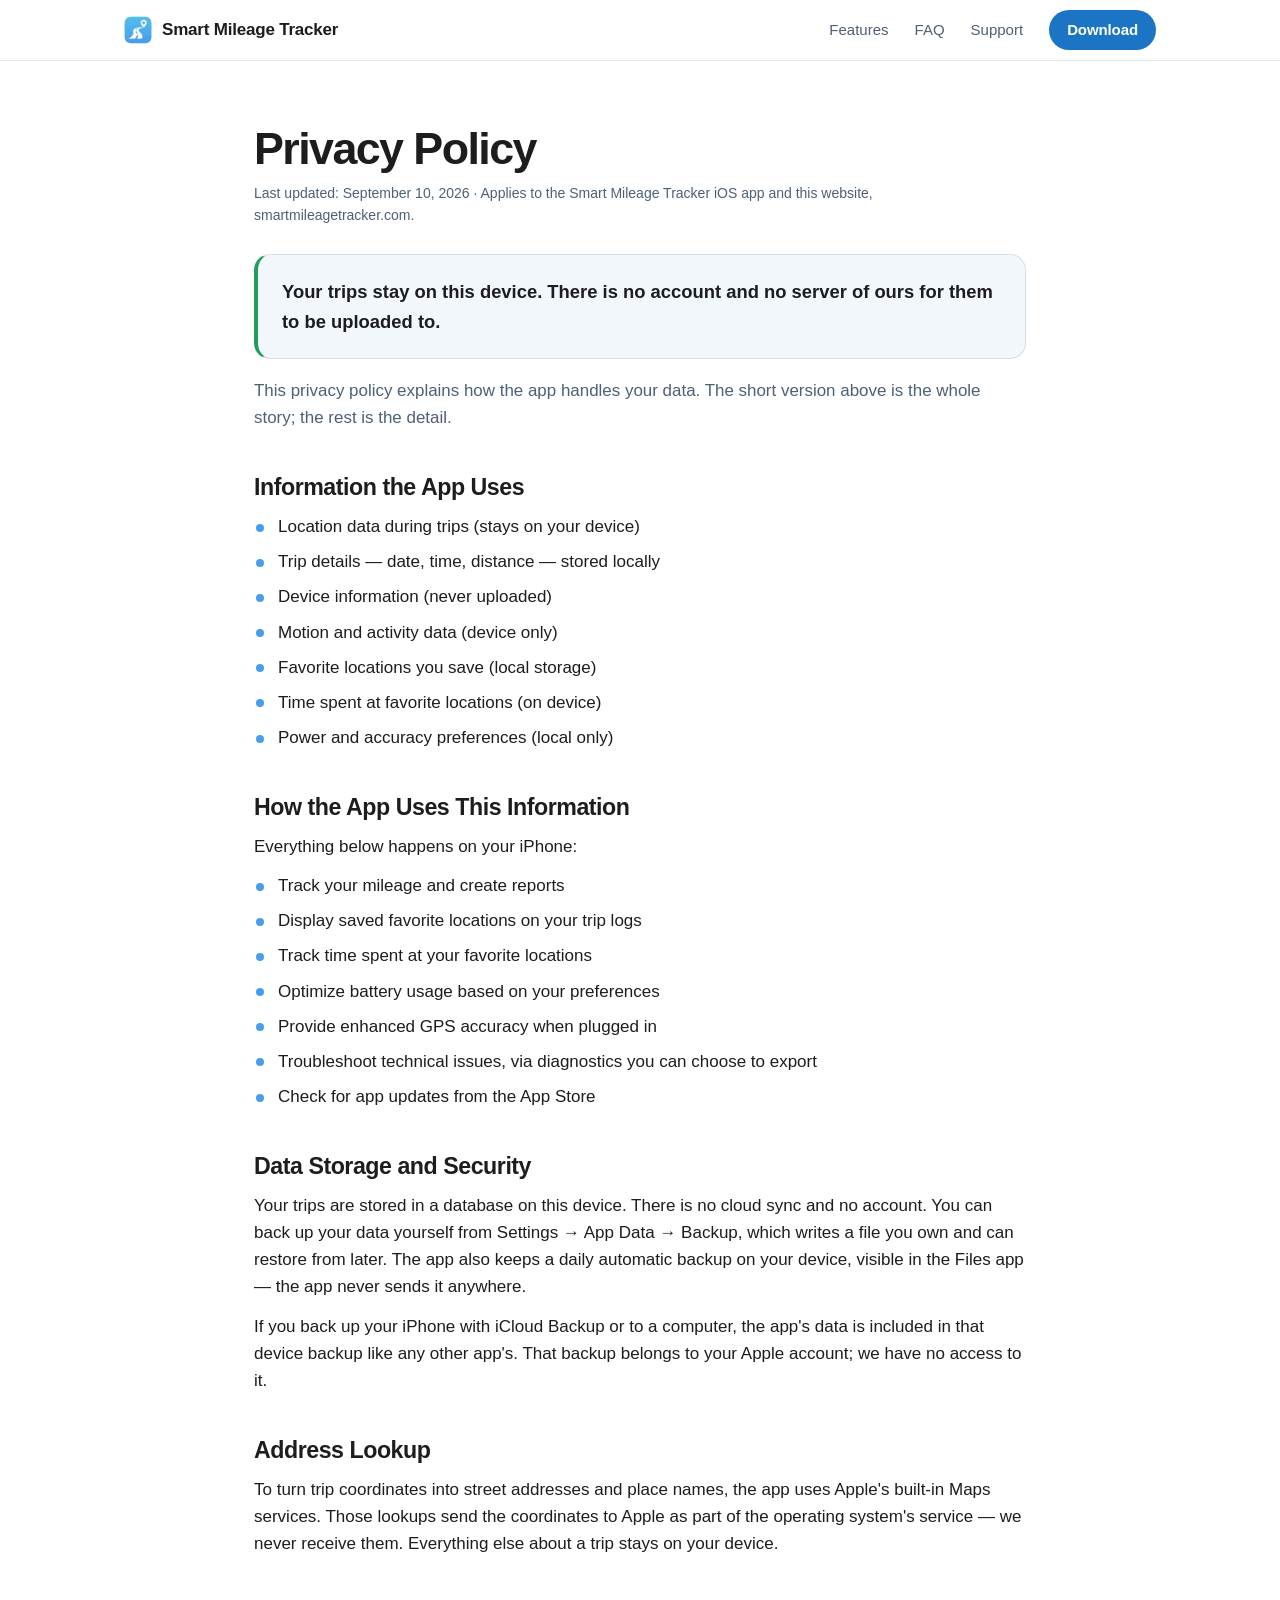
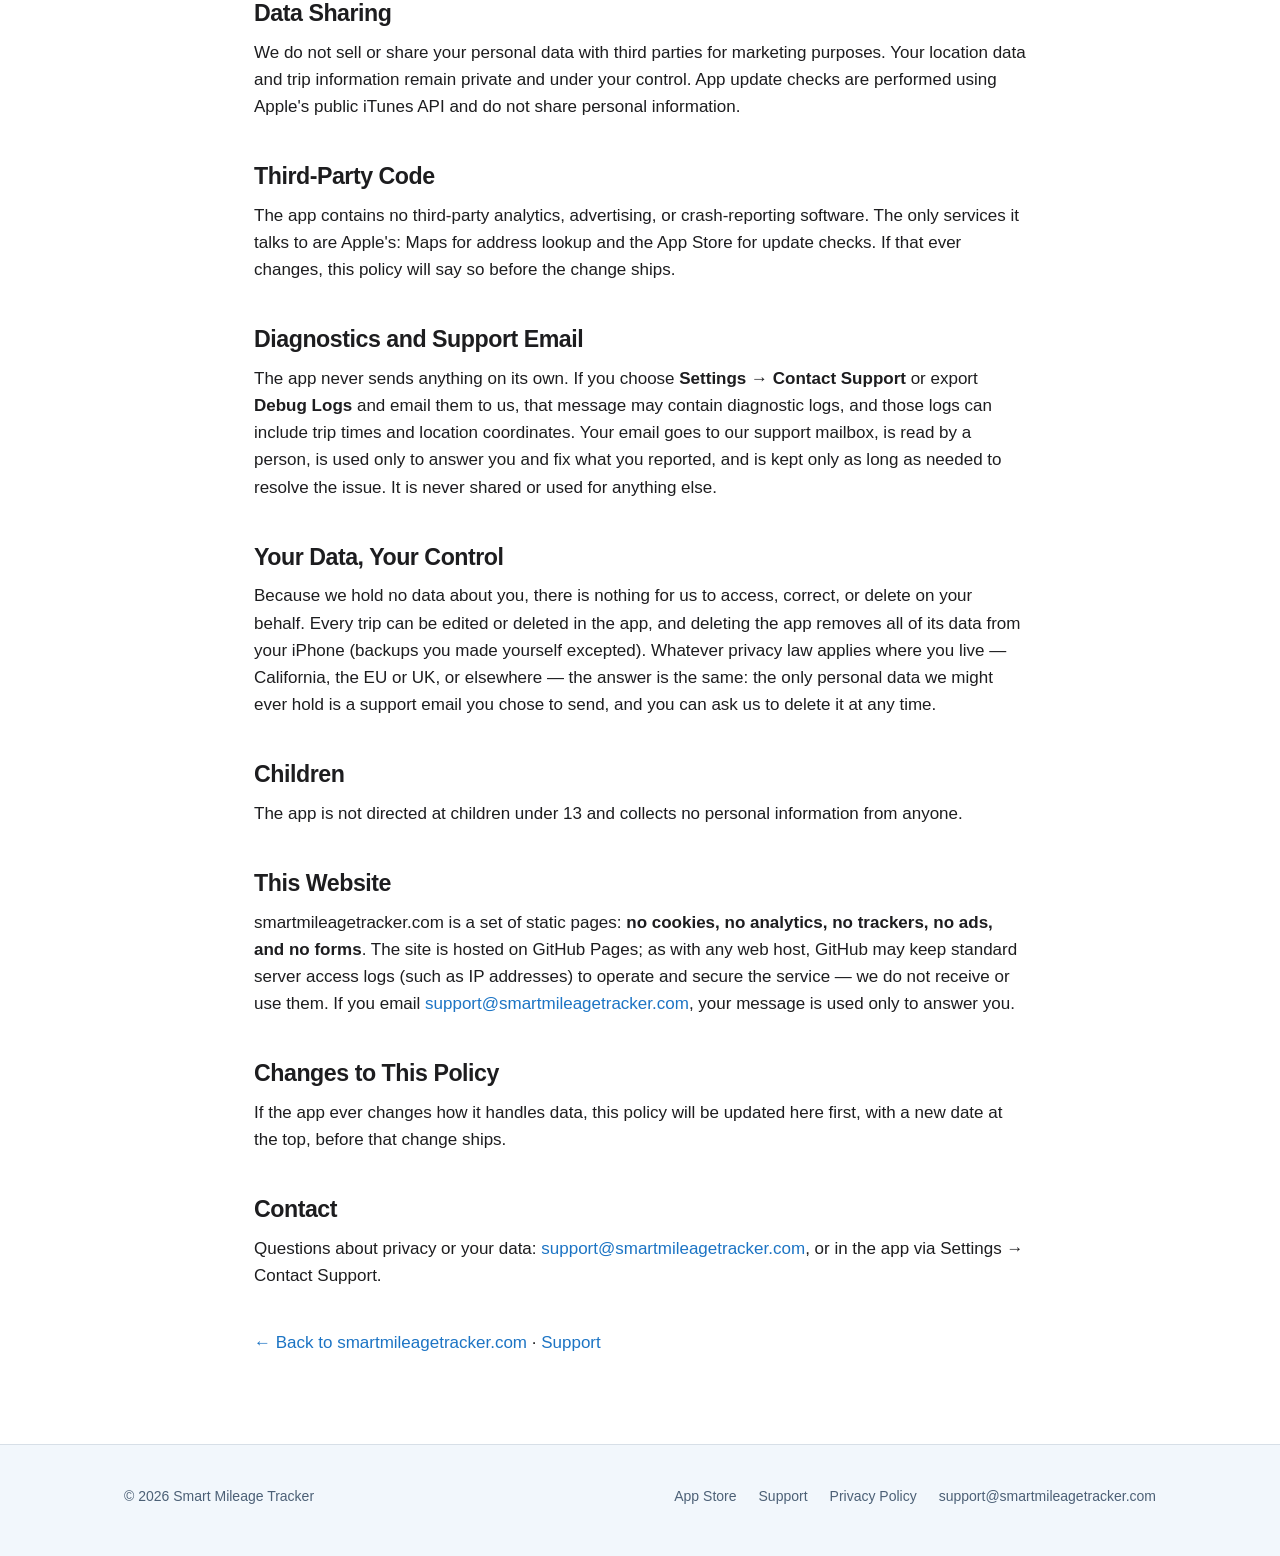
==== privacy/index.html @ be7806ea "Site audit fixes: folder URLs, privacy clauses, visible rating, robots - /support/ and /privacy/ ret" ====
<!doctype html>
<html lang="en">
<head>
<meta charset="utf-8">
<meta name="viewport" content="width=device-width, initial-scale=1">
<meta name="color-scheme" content="light">
<title>Privacy Policy — Smart Mileage Tracker</title>
<meta name="description" content="Smart Mileage Tracker keeps your trips on your device. No account, no cloud, no trackers — in the app or on this website.">
<link rel="canonical" href="https://smartmileagetracker.com/privacy/">
<meta name="theme-color" content="#499EE9">
<meta name="apple-itunes-app" content="app-id=6746294900">
<link rel="icon" type="image/png" sizes="32x32" href="/img/favicon-32.png">
<link rel="icon" type="image/png" sizes="16x16" href="/img/favicon-16.png">
<link rel="apple-touch-icon" href="/img/apple-touch-icon.png">
<meta property="og:type" content="article">
<meta property="og:site_name" content="Smart Mileage Tracker">
<meta property="og:url" content="https://smartmileagetracker.com/privacy/">
<meta property="og:title" content="Privacy Policy — Smart Mileage Tracker">
<meta property="og:description" content="Your trips stay on your device. No account, no cloud, no trackers — in the app or on this website.">
<meta property="og:image" content="https://smartmileagetracker.com/img/og.png">
<meta property="og:image:width" content="1200">
<meta property="og:image:height" content="630">
<meta name="twitter:card" content="summary_large_image">
<link rel="stylesheet" href="/css/site.css?v=1">
</head>
<body>
<a class="skip" href="#main">Skip to content</a>

<header class="site-head">
  <div class="wrap">
    <a class="brand" href="/">
      <img src="/img/favicon-32.png" alt="" width="32" height="32">
      Smart Mileage Tracker
    </a>
    <nav aria-label="Site">
      <a href="/#features">Features</a>
      <a href="/#faq">FAQ</a>
      <a href="/support/">Support</a>
      <a class="btn" href="https://apps.apple.com/app/id6746294900">Download</a>
    </nav>
  </div>
</header>

<main id="main" class="page">
  <div class="wrap">
    <h1>Privacy Policy</h1>
    <p class="updated">Last updated: September 10, 2026 · Applies to the Smart Mileage Tracker iOS app and this website, smartmileagetracker.com.</p>

    <div class="callout keyfact">
      <p class="big">Your trips stay on this device. There is no account and no server of ours for them to be uploaded to.</p>
    </div>

    <p class="intro">This privacy policy explains how the app handles your data. The short version above is the whole story; the rest is the detail.</p>

    <h2>Information the App Uses</h2>
    <ul class="plain">
      <li>Location data during trips (stays on your device)</li>
      <li>Trip details — date, time, distance — stored locally</li>
      <li>Device information (never uploaded)</li>
      <li>Motion and activity data (device only)</li>
      <li>Favorite locations you save (local storage)</li>
      <li>Time spent at favorite locations (on device)</li>
      <li>Power and accuracy preferences (local only)</li>
    </ul>

    <h2>How the App Uses This Information</h2>
    <p>Everything below happens on your iPhone:</p>
    <ul class="plain">
      <li>Track your mileage and create reports</li>
      <li>Display saved favorite locations on your trip logs</li>
      <li>Track time spent at your favorite locations</li>
      <li>Optimize battery usage based on your preferences</li>
      <li>Provide enhanced GPS accuracy when plugged in</li>
      <li>Troubleshoot technical issues, via diagnostics you can choose to export</li>
      <li>Check for app updates from the App Store</li>
    </ul>

    <h2>Data Storage and Security</h2>
    <p>Your trips are stored in a database on this device. There is no cloud sync and no account. You can back up your data yourself from Settings → App Data → Backup, which writes a file you own and can restore from later. The app also keeps a daily automatic backup on your device, visible in the Files app — the app never sends it anywhere.</p>
    <p>If you back up your iPhone with iCloud Backup or to a computer, the app's data is included in that device backup like any other app's. That backup belongs to your Apple account; we have no access to it.</p>

    <h2>Address Lookup</h2>
    <p>To turn trip coordinates into street addresses and place names, the app uses Apple's built-in Maps services. Those lookups send the coordinates to Apple as part of the operating system's service — we never receive them. Everything else about a trip stays on your device.</p>

    <h2>Data Sharing</h2>
    <p>We do not sell or share your personal data with third parties for marketing purposes. Your location data and trip information remain private and under your control. App update checks are performed using Apple's public iTunes API and do not share personal information.</p>

    <h2>Third-Party Code</h2>
    <p>The app contains no third-party analytics, advertising, or crash-reporting software. The only services it talks to are Apple's: Maps for address lookup and the App Store for update checks. If that ever changes, this policy will say so before the change ships.</p>

    <h2>Diagnostics and Support Email</h2>
    <p>The app never sends anything on its own. If you choose <b>Settings → Contact Support</b> or export <b>Debug Logs</b> and email them to us, that message may contain diagnostic logs, and those logs can include trip times and location coordinates. Your email goes to our support mailbox, is read by a person, is used only to answer you and fix what you reported, and is kept only as long as needed to resolve the issue. It is never shared or used for anything else.</p>

    <h2>Your Data, Your Control</h2>
    <p>Because we hold no data about you, there is nothing for us to access, correct, or delete on your behalf. Every trip can be edited or deleted in the app, and deleting the app removes all of its data from your iPhone (backups you made yourself excepted). Whatever privacy law applies where you live — California, the EU or UK, or elsewhere — the answer is the same: the only personal data we might ever hold is a support email you chose to send, and you can ask us to delete it at any time.</p>

    <h2>Children</h2>
    <p>The app is not directed at children under 13 and collects no personal information from anyone.</p>

    <h2>This Website</h2>
    <p>smartmileagetracker.com is a set of static pages: <b>no cookies, no analytics, no trackers, no ads, and no forms</b>. The site is hosted on GitHub Pages; as with any web host, GitHub may keep standard server access logs (such as IP addresses) to operate and secure the service — we do not receive or use them. If you email <a href="mailto:support@smartmileagetracker.com">support@smartmileagetracker.com</a>, your message is used only to answer you.</p>

    <h2>Changes to This Policy</h2>
    <p>If the app ever changes how it handles data, this policy will be updated here first, with a new date at the top, before that change ships.</p>

    <h2>Contact</h2>
    <p>Questions about privacy or your data: <a href="mailto:support@smartmileagetracker.com">support@smartmileagetracker.com</a>, or in the app via Settings → Contact Support.</p>

    <p style="margin-top:40px"><a href="/">← Back to smartmileagetracker.com</a> · <a href="/support/">Support</a></p>
  </div>
</main>

<footer class="site-foot">
  <div class="wrap">
    <div class="foot-row">
      <span>© 2026 Smart Mileage Tracker</span>
      <nav aria-label="Footer">
        <a href="https://apps.apple.com/app/id6746294900">App Store</a>
        <a href="/support/">Support</a>
        <a href="/privacy/">Privacy Policy</a>
        <a href="mailto:support@smartmileagetracker.com">support@smartmileagetracker.com</a>
      </nav>
    </div>
  </div>
</footer>

</body>
</html>
---- css/site.css ----
/* SmartMileageTracker.com — single stylesheet, no build step.
   Light-only by design: the app's marketing identity is the clean light look,
   and every screen render is light mode. `color-scheme: light` in each page's
   head keeps browsers from force-darkening. Dark accent #52BBED is reserved in
   the README if a dark theme is ever added. */

:root {
  --accent: #499EE9;        /* app AccentColor (light) */
  --accent-deep: #1C74C4;   /* accent for text/links on white — passes contrast */
  --ink: #1d1d1f;
  --muted: #4C6076;
  --paper: #fff;
  --band: #F2F7FC;
  --line: rgba(20, 48, 80, .12);
  --green: #1E9E5A;         /* money green, darkened for text contrast */
  --r-control: 8px;
  --r-element: 12px;
  --r-card: 16px;
}

* { margin: 0; padding: 0; box-sizing: border-box; }
html { scroll-behavior: smooth; -webkit-text-size-adjust: 100%; }
body {
  font-family: -apple-system, BlinkMacSystemFont, "SF Pro Text", "Segoe UI",
               Roboto, "Helvetica Neue", Arial, sans-serif;
  background: var(--paper);
  color: var(--ink);
  line-height: 1.6;
  font-size: 17px;
  -webkit-font-smoothing: antialiased;
  overflow-x: clip;
}
img { max-width: 100%; display: block; }
a { color: var(--accent-deep); text-decoration: none; }
a:hover { text-decoration: underline; }
ul { list-style: none; }

.wrap { max-width: 1080px; margin: 0 auto; padding: 0 24px; }

.skip {
  position: absolute; left: -9999px; top: 0; background: var(--ink); color: #fff;
  padding: 10px 16px; border-radius: 0 0 var(--r-control) 0; z-index: 100;
}
.skip:focus { left: 0; }

/* ------------------------------------------------------------ header */
.site-head {
  position: sticky; top: 0; z-index: 50;
  background: rgba(255, 255, 255, .82);
  -webkit-backdrop-filter: saturate(180%) blur(14px);
  backdrop-filter: saturate(180%) blur(14px);
  border-bottom: 1px solid var(--line);
}
.site-head .wrap {
  display: flex; align-items: center; gap: 28px; height: 60px;
}
.brand {
  display: flex; align-items: center; gap: 10px; white-space: nowrap;
  font-weight: 700; font-size: 17px; letter-spacing: -.2px; color: var(--ink);
}
.brand:hover { text-decoration: none; }
.brand img { width: 28px; height: 28px; border-radius: 7px; }
.site-head nav {
  margin-left: auto; display: flex; align-items: center; gap: 26px;
  font-size: 15px;
}
.site-head nav a { color: var(--muted); }
.site-head nav a:hover { color: var(--ink); text-decoration: none; }
.site-head nav a.btn, .site-head nav a.btn:hover { color: #fff; }
.btn {
  display: inline-block; background: var(--accent-deep); color: #fff;
  font-weight: 600; font-size: 15px; padding: 8px 18px;
  border-radius: 999px; letter-spacing: -.1px;
}
.btn:hover { background: #16619F; text-decoration: none; }

/* ------------------------------------------------------------ hero */
.hero { padding: 72px 0 0; overflow: hidden; }
.hero .wrap {
  display: grid; grid-template-columns: 1.08fr .92fr;
  gap: 40px; align-items: center;
}
.hero-copy { padding-bottom: 72px; }
.app-icon {
  width: 92px; height: 92px; border-radius: 21px;
  box-shadow: 0 14px 34px rgba(18, 58, 99, .25), 0 3px 9px rgba(18, 58, 99, .14);
  margin-bottom: 30px;
}
.kicker {
  display: inline-block; font-size: 13px; font-weight: 700;
  letter-spacing: 2px; text-transform: uppercase;
  color: var(--accent-deep); background: rgba(28, 116, 196, .10);
  padding: 6px 14px; border-radius: 999px; margin-bottom: 18px;
}
h1 {
  font-size: clamp(2.3rem, 5.4vw, 3.55rem);
  line-height: 1.04; font-weight: 800; letter-spacing: -.035em;
}
h1 .hl { color: var(--accent-deep); }
.lede {
  font-size: clamp(1.05rem, 1.9vw, 1.25rem);
  color: var(--muted); margin-top: 22px; max-width: 34em;
}
.store-cta { margin-top: 30px; display: flex; align-items: center; gap: 20px; flex-wrap: wrap; }
.store-cta .badge img { width: auto; height: 56px; }
.microline { font-size: 14px; color: var(--muted); }
.microline b { color: var(--ink); font-weight: 600; }

/* ------------------------------------------------------------ device frame */
.f-copy, .f-shot, .hero-copy { min-width: 0; }
.device {
  --dw: min(296px, 80vw);
  width: var(--dw); margin: 0 auto; flex: none;
  padding: calc(var(--dw) * .0305);
  border-radius: calc(var(--dw) * .178);
  background: linear-gradient(155deg, #8E96A0 0%, #3A4149 24%, #20252B 52%,
                              #4A525B 78%, #9AA2AC 100%);
  box-shadow: 0 30px 60px rgba(4, 20, 40, .28), 0 6px 18px rgba(4, 20, 40, .16);
}
.device .screen-clip {
  border-radius: calc(var(--dw) * .1476);
  overflow: hidden; background: #fff;
}
.device img { width: 100%; height: auto; }
.device.sm { --dw: min(224px, 39vw); }
.hero .device { --dw: min(310px, 80vw); margin-bottom: -7%; }
.device-pair {
  display: flex; gap: 26px; justify-content: center; align-items: flex-start;
}
.device-pair .device:last-child { margin-top: 52px; }

/* ------------------------------------------------------------ 3-step strip */
.strip { background: var(--band); border-top: 1px solid var(--line); }
.strip .wrap {
  display: grid; grid-template-columns: repeat(3, 1fr);
  gap: 20px; padding-top: 34px; padding-bottom: 34px;
}
.step .step-k {
  font-size: 13px; font-weight: 700; letter-spacing: 1.6px;
  text-transform: uppercase; color: var(--accent-deep);
}
.step p { font-size: 16px; color: var(--ink); margin-top: 4px; font-weight: 500; }
.step p span { color: var(--muted); font-weight: 400; }

/* ------------------------------------------------------------ feature sections */
.feature { padding: 92px 0; }
.feature.band { background: var(--band); }
.feature .wrap {
  display: grid; grid-template-columns: 1.08fr .92fr;
  gap: 56px; align-items: center;
}
.feature.rev .wrap { grid-template-columns: .92fr 1.08fr; }
.feature.rev .f-copy { order: 2; }
.feature.rev .f-shot { order: 1; }
h2 {
  font-size: clamp(1.8rem, 3.6vw, 2.5rem);
  line-height: 1.1; font-weight: 800; letter-spacing: -.03em;
}
.f-lede { color: var(--muted); margin-top: 16px; font-size: 1.06rem; }
.bullets { margin-top: 22px; display: grid; gap: 12px; }
.bullets li { position: relative; padding-left: 26px; font-size: 16px; }
.bullets li::before {
  content: ""; position: absolute; left: 2px; top: .62em;
  width: 9px; height: 9px; border-radius: 50%;
  background: var(--accent);
}
.bullets li b { font-weight: 600; }
.fineprint { font-size: 13px; color: var(--muted); margin-top: 20px; line-height: 1.5; }
.money-figure { color: var(--green); font-weight: 700; }

/* ------------------------------------------------------------ FAQ */
.faq { padding: 92px 0; }
.faq .wrap { max-width: 820px; }
.faq h2 { text-align: center; }
.faq .f-lede { text-align: center; max-width: 36em; margin-left: auto; margin-right: auto; }
.faq-list { margin-top: 40px; border-top: 1px solid var(--line); }
details { border-bottom: 1px solid var(--line); }
summary {
  cursor: pointer; list-style: none; position: relative;
  font-size: 1.1rem; font-weight: 600; letter-spacing: -.01em;
  padding: 20px 44px 20px 0;
}
summary::-webkit-details-marker { display: none; }
summary::after {
  content: "+"; position: absolute; right: 6px; top: 50%;
  transform: translateY(-50%);
  font-size: 1.5rem; font-weight: 400; color: var(--accent-deep);
  transition: transform .18s ease;
}
details[open] summary::after { transform: translateY(-50%) rotate(45deg); }
details .a { padding: 0 0 22px; color: var(--muted); max-width: 44em; }
details .a p + p { margin-top: 10px; }
details .a a { font-weight: 500; }

/* ------------------------------------------------------------ final CTA */
.cta-final {
  background: linear-gradient(168deg, #499EE9 0%, #2E7FD1 55%, #1C74C4 100%);
  color: #fff; text-align: center; padding: 88px 0;
}
.cta-final h2 { color: #fff; }
.cta-final p { color: rgba(255, 255, 255, .85); margin-top: 14px; font-size: 1.06rem; }
.cta-final .store-cta { justify-content: center; margin-top: 30px; }
.cta-final .microline { color: rgba(255, 255, 255, .85); }
.cta-final .microline b { color: #fff; }

/* ------------------------------------------------------------ footer */
.site-foot { background: var(--band); border-top: 1px solid var(--line); padding: 40px 0 48px; }
.foot-row {
  display: flex; align-items: center; gap: 24px; flex-wrap: wrap;
  font-size: 14px; color: var(--muted);
}
.foot-row nav { display: flex; gap: 22px; flex-wrap: wrap; margin-left: auto; }
.foot-row a { color: var(--muted); }
.foot-row a:hover { color: var(--ink); }
.foot-legal { font-size: 12.5px; color: var(--muted); margin-top: 18px; max-width: 62em; line-height: 1.55; }

/* ------------------------------------------------------------ subpages (support / privacy / 404) */
.page { padding: 64px 0 88px; }
.page .wrap { max-width: 820px; }
.page h1 { font-size: clamp(2rem, 4.5vw, 2.8rem); }
.page .updated { color: var(--muted); font-size: 14px; margin-top: 10px; }
.page .intro { color: var(--muted); margin-top: 18px; font-size: 1.06rem; }
.page h2 { font-size: 1.45rem; margin-top: 44px; letter-spacing: -.02em; }
.page h2 + p, .page p + p, .page h2 + ul { margin-top: 12px; }
.page ul.plain { margin-top: 12px; display: grid; gap: 8px; }
.page ul.plain li { position: relative; padding-left: 24px; }
.page ul.plain li::before {
  content: ""; position: absolute; left: 2px; top: .62em;
  width: 8px; height: 8px; border-radius: 50%; background: var(--accent);
}
.callout {
  background: var(--band); border: 1px solid var(--line);
  border-radius: var(--r-card); padding: 22px 24px; margin-top: 28px;
}
.callout .big { font-size: 1.15rem; font-weight: 600; }
.callout p + p { margin-top: 8px; }
.callout.keyfact { border-left: 4px solid var(--green); }
.page .faq-list { margin-top: 28px; }
.page-cta { margin-top: 44px; }

/* ------------------------------------------------------------ responsive */
@media (max-width: 900px) {
  .hero .wrap, .feature .wrap, .feature.rev .wrap { grid-template-columns: 1fr; }
  .feature.rev .f-copy { order: 1; }
  .feature.rev .f-shot { order: 2; }
  .hero { padding-top: 48px; }
  .hero-copy { padding-bottom: 0; text-align: center; }
  .app-icon, .hero .lede { margin-left: auto; margin-right: auto; }
  .store-cta { justify-content: center; }
  .hero .device { --dw: min(260px, 78vw); margin-bottom: -10%; margin-top: 8px; }
  .feature { padding: 64px 0; }
  .faq { padding: 64px 0; }
  .device { --dw: min(250px, 78vw); }
  .device.sm { --dw: min(178px, 39vw); }
  .device-pair { gap: 18px; }
  .device-pair .device:last-child { margin-top: 36px; }
}
@media (max-width: 600px) {
  .site-head nav a:not(.btn) { display: none; }
  .strip .wrap { grid-template-columns: 1fr; gap: 16px; }
  .foot-row { flex-direction: column; align-items: flex-start; gap: 12px; }
  .foot-row nav { margin-left: 0; }
}
@media (prefers-reduced-motion: reduce) {
  html { scroll-behavior: auto; }
  summary::after { transition: none; }
}
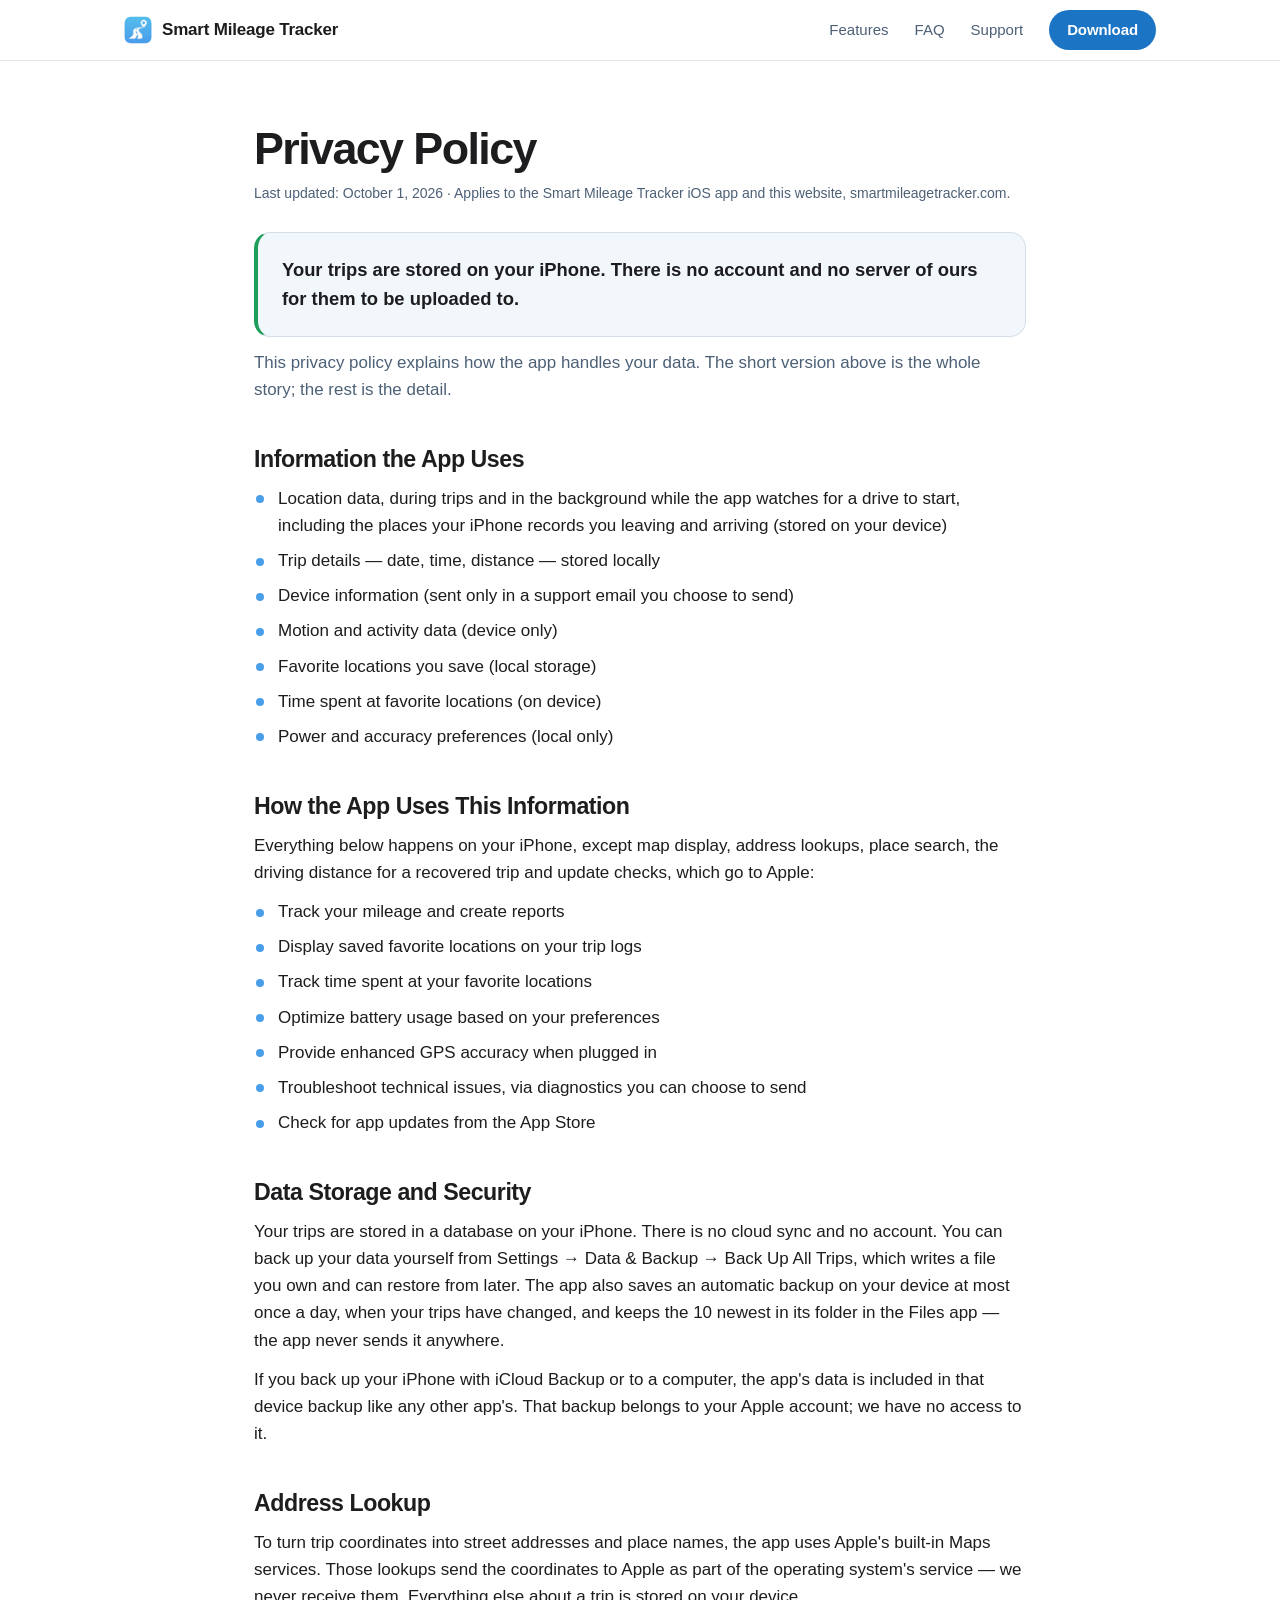
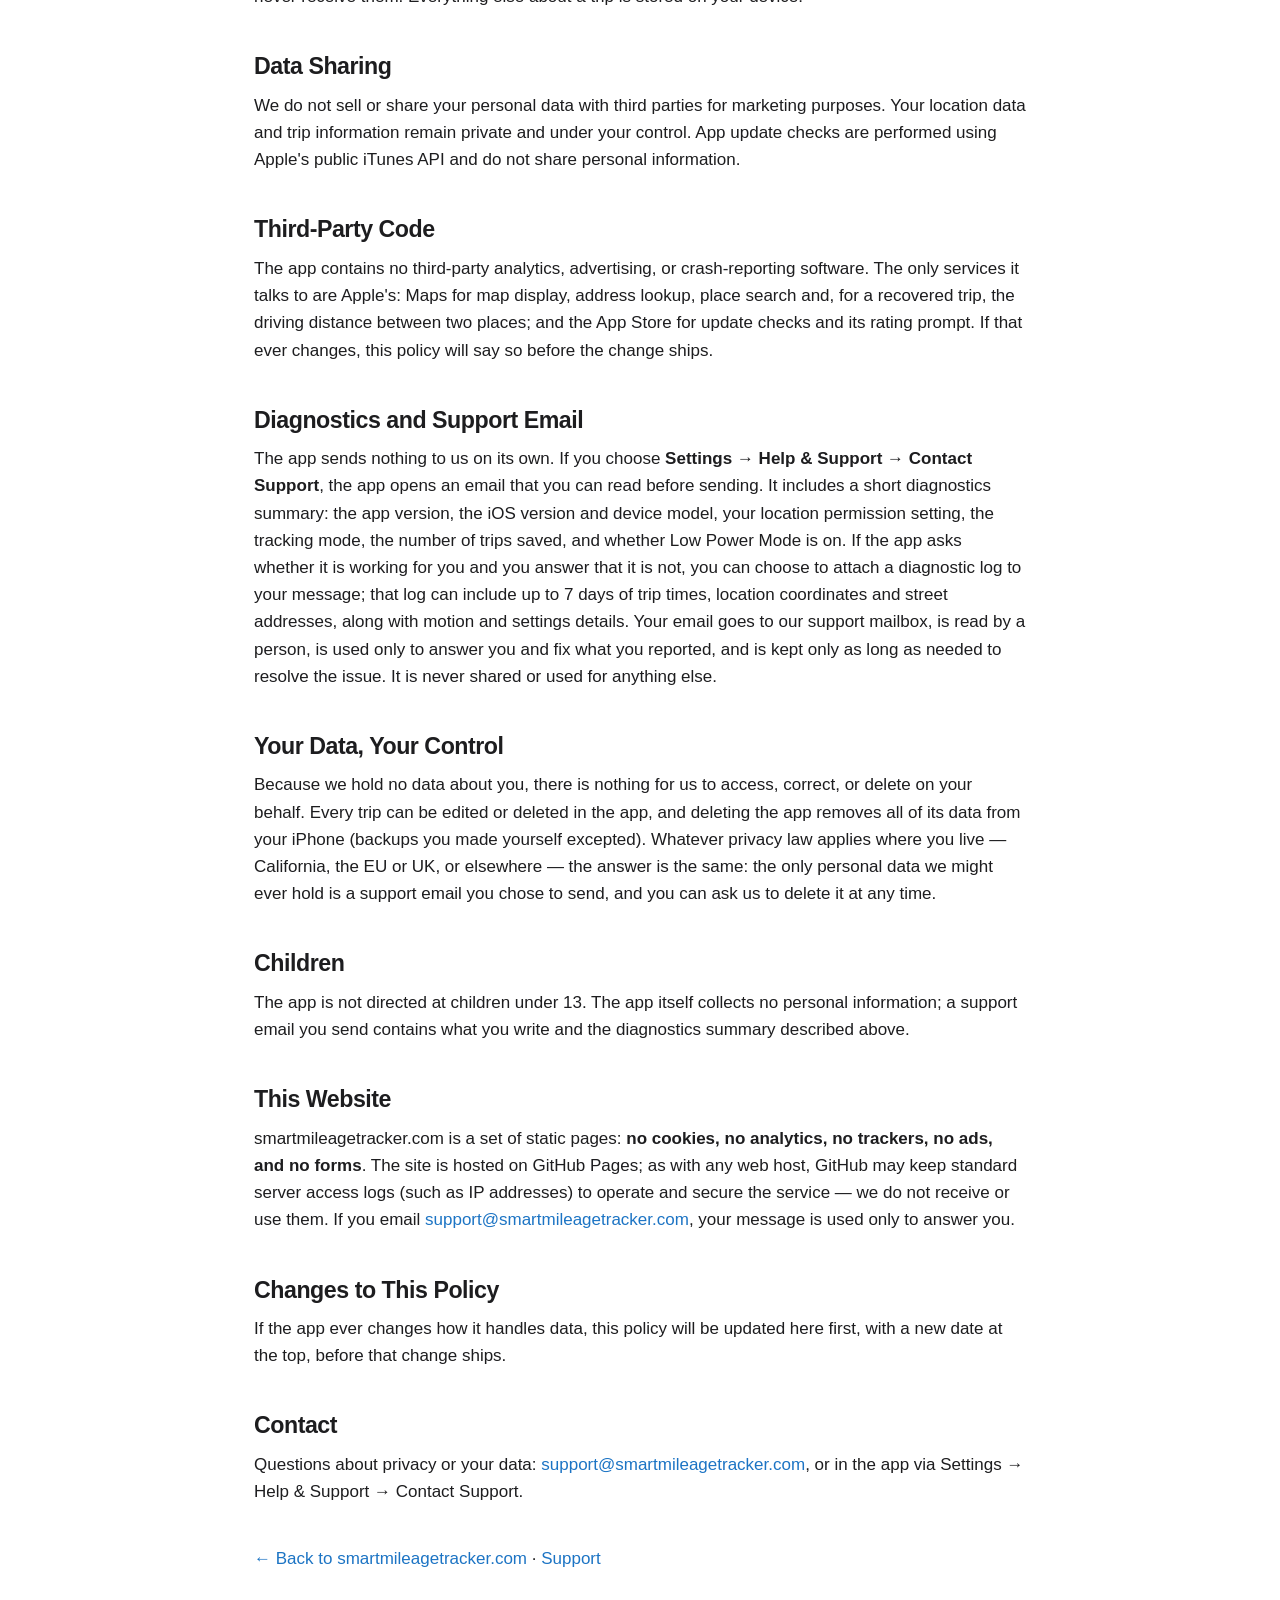
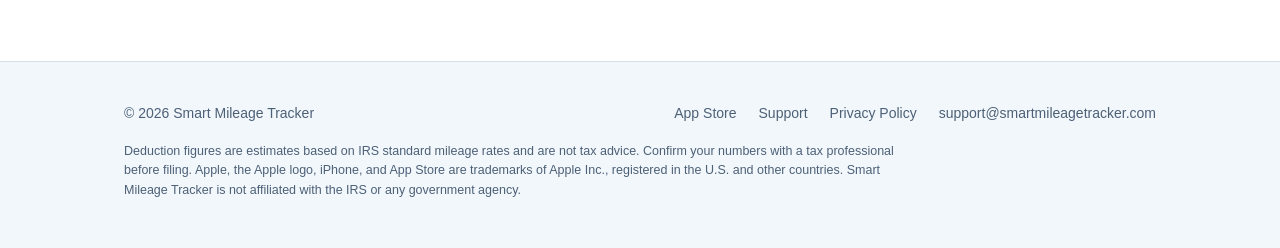
==== commit d5305251: "Site repairs: visible answers, corrected support steps, entity facts, pinned privacy text Co-Authore" ====
--- a/privacy/index.html
+++ b/privacy/index.html
@@ -5,7 +5,7 @@
 <meta name="viewport" content="width=device-width, initial-scale=1">
 <meta name="color-scheme" content="light">
 <title>Privacy Policy — Smart Mileage Tracker</title>
-<meta name="description" content="Smart Mileage Tracker keeps your trips on your device. No account, no cloud, no trackers — in the app or on this website.">
+<meta name="description" content="Smart Mileage Tracker stores your trips on your device. No account, no cloud sync, no trackers — in the app or on this website.">
 <link rel="canonical" href="https://smartmileagetracker.com/privacy/">
 <meta name="theme-color" content="#499EE9">
 <meta name="apple-itunes-app" content="app-id=6746294900">
@@ -16,12 +16,13 @@
 <meta property="og:site_name" content="Smart Mileage Tracker">
 <meta property="og:url" content="https://smartmileagetracker.com/privacy/">
 <meta property="og:title" content="Privacy Policy — Smart Mileage Tracker">
-<meta property="og:description" content="Your trips stay on your device. No account, no cloud, no trackers — in the app or on this website.">
+<meta property="og:description" content="Your trips are stored on your device. No account, no cloud sync, no trackers — in the app or on this website.">
 <meta property="og:image" content="https://smartmileagetracker.com/img/og.png">
 <meta property="og:image:width" content="1200">
 <meta property="og:image:height" content="630">
 <meta name="twitter:card" content="summary_large_image">
-<link rel="stylesheet" href="/css/site.css?v=1">
+<link rel="stylesheet" href="/css/site.css?v=2">
+<script type="application/ld+json">{"@context":"https://schema.org","@type":"WebPage","url":"https://smartmileagetracker.com/privacy/","name":"Privacy Policy","dateModified":"2026-10-01"}</script>
 </head>
 <body>
 <a class="skip" href="#main">Skip to content</a>
@@ -44,19 +45,19 @@
 <main id="main" class="page">
   <div class="wrap">
     <h1>Privacy Policy</h1>
-    <p class="updated">Last updated: September 10, 2026 · Applies to the Smart Mileage Tracker iOS app and this website, smartmileagetracker.com.</p>
+    <p class="updated">Last updated: October 1, 2026 · Applies to the Smart Mileage Tracker iOS app and this website, smartmileagetracker.com.</p>
 
     <div class="callout keyfact">
-      <p class="big">Your trips stay on this device. There is no account and no server of ours for them to be uploaded to.</p>
+      <p class="big">Your trips are stored on your iPhone. There is no account and no server of ours for them to be uploaded to.</p>
     </div>
 
     <p class="intro">This privacy policy explains how the app handles your data. The short version above is the whole story; the rest is the detail.</p>
 
     <h2>Information the App Uses</h2>
     <ul class="plain">
-      <li>Location data during trips (stays on your device)</li>
+      <li>Location data, during trips and in the background while the app watches for a drive to start, including the places your iPhone records you leaving and arriving (stored on your device)</li>
       <li>Trip details — date, time, distance — stored locally</li>
-      <li>Device information (never uploaded)</li>
+      <li>Device information (sent only in a support email you choose to send)</li>
       <li>Motion and activity data (device only)</li>
       <li>Favorite locations you save (local storage)</li>
       <li>Time spent at favorite locations (on device)</li>
@@ -64,38 +65,38 @@
     </ul>
 
     <h2>How the App Uses This Information</h2>
-    <p>Everything below happens on your iPhone:</p>
+    <p>Everything below happens on your iPhone, except map display, address lookups, place search, the driving distance for a recovered trip and update checks, which go to Apple:</p>
     <ul class="plain">
       <li>Track your mileage and create reports</li>
       <li>Display saved favorite locations on your trip logs</li>
       <li>Track time spent at your favorite locations</li>
       <li>Optimize battery usage based on your preferences</li>
       <li>Provide enhanced GPS accuracy when plugged in</li>
-      <li>Troubleshoot technical issues, via diagnostics you can choose to export</li>
+      <li>Troubleshoot technical issues, via diagnostics you can choose to send</li>
       <li>Check for app updates from the App Store</li>
     </ul>
 
     <h2>Data Storage and Security</h2>
-    <p>Your trips are stored in a database on this device. There is no cloud sync and no account. You can back up your data yourself from Settings → App Data → Backup, which writes a file you own and can restore from later. The app also keeps a daily automatic backup on your device, visible in the Files app — the app never sends it anywhere.</p>
+    <p>Your trips are stored in a database on your iPhone. There is no cloud sync and no account. You can back up your data yourself from Settings → Data &amp; Backup → Back Up All Trips, which writes a file you own and can restore from later. The app also saves an automatic backup on your device at most once a day, when your trips have changed, and keeps the 10 newest in its folder in the Files app — the app never sends it anywhere.</p>
     <p>If you back up your iPhone with iCloud Backup or to a computer, the app's data is included in that device backup like any other app's. That backup belongs to your Apple account; we have no access to it.</p>
 
     <h2>Address Lookup</h2>
-    <p>To turn trip coordinates into street addresses and place names, the app uses Apple's built-in Maps services. Those lookups send the coordinates to Apple as part of the operating system's service — we never receive them. Everything else about a trip stays on your device.</p>
+    <p>To turn trip coordinates into street addresses and place names, the app uses Apple's built-in Maps services. Those lookups send the coordinates to Apple as part of the operating system's service — we never receive them. Everything else about a trip is stored on your device.</p>
 
     <h2>Data Sharing</h2>
     <p>We do not sell or share your personal data with third parties for marketing purposes. Your location data and trip information remain private and under your control. App update checks are performed using Apple's public iTunes API and do not share personal information.</p>
 
     <h2>Third-Party Code</h2>
-    <p>The app contains no third-party analytics, advertising, or crash-reporting software. The only services it talks to are Apple's: Maps for address lookup and the App Store for update checks. If that ever changes, this policy will say so before the change ships.</p>
+    <p>The app contains no third-party analytics, advertising, or crash-reporting software. The only services it talks to are Apple's: Maps for map display, address lookup, place search and, for a recovered trip, the driving distance between two places; and the App Store for update checks and its rating prompt. If that ever changes, this policy will say so before the change ships.</p>
 
     <h2>Diagnostics and Support Email</h2>
-    <p>The app never sends anything on its own. If you choose <b>Settings → Contact Support</b> or export <b>Debug Logs</b> and email them to us, that message may contain diagnostic logs, and those logs can include trip times and location coordinates. Your email goes to our support mailbox, is read by a person, is used only to answer you and fix what you reported, and is kept only as long as needed to resolve the issue. It is never shared or used for anything else.</p>
+    <p>The app sends nothing to us on its own. If you choose <b>Settings → Help &amp; Support → Contact Support</b>, the app opens an email that you can read before sending. It includes a short diagnostics summary: the app version, the iOS version and device model, your location permission setting, the tracking mode, the number of trips saved, and whether Low Power Mode is on. If the app asks whether it is working for you and you answer that it is not, you can choose to attach a diagnostic log to your message; that log can include up to 7 days of trip times, location coordinates and street addresses, along with motion and settings details. Your email goes to our support mailbox, is read by a person, is used only to answer you and fix what you reported, and is kept only as long as needed to resolve the issue. It is never shared or used for anything else.</p>
 
     <h2>Your Data, Your Control</h2>
     <p>Because we hold no data about you, there is nothing for us to access, correct, or delete on your behalf. Every trip can be edited or deleted in the app, and deleting the app removes all of its data from your iPhone (backups you made yourself excepted). Whatever privacy law applies where you live — California, the EU or UK, or elsewhere — the answer is the same: the only personal data we might ever hold is a support email you chose to send, and you can ask us to delete it at any time.</p>
 
     <h2>Children</h2>
-    <p>The app is not directed at children under 13 and collects no personal information from anyone.</p>
+    <p>The app is not directed at children under 13. The app itself collects no personal information; a support email you send contains what you write and the diagnostics summary described above.</p>
 
     <h2>This Website</h2>
     <p>smartmileagetracker.com is a set of static pages: <b>no cookies, no analytics, no trackers, no ads, and no forms</b>. The site is hosted on GitHub Pages; as with any web host, GitHub may keep standard server access logs (such as IP addresses) to operate and secure the service — we do not receive or use them. If you email <a href="mailto:support@smartmileagetracker.com">support@smartmileagetracker.com</a>, your message is used only to answer you.</p>
@@ -104,7 +105,7 @@
     <p>If the app ever changes how it handles data, this policy will be updated here first, with a new date at the top, before that change ships.</p>
 
     <h2>Contact</h2>
-    <p>Questions about privacy or your data: <a href="mailto:support@smartmileagetracker.com">support@smartmileagetracker.com</a>, or in the app via Settings → Contact Support.</p>
+    <p>Questions about privacy or your data: <a href="mailto:support@smartmileagetracker.com">support@smartmileagetracker.com</a>, or in the app via Settings → Help &amp; Support → Contact Support.</p>
 
     <p style="margin-top:40px"><a href="/">← Back to smartmileagetracker.com</a> · <a href="/support/">Support</a></p>
   </div>
@@ -121,6 +122,7 @@
         <a href="mailto:support@smartmileagetracker.com">support@smartmileagetracker.com</a>
       </nav>
     </div>
+    <p class="foot-legal">Deduction figures are estimates based on IRS standard mileage rates and are not tax advice. Confirm your numbers with a tax professional before filing. Apple, the Apple logo, iPhone, and App Store are trademarks of Apple Inc., registered in the U.S. and other countries. Smart Mileage Tracker is not affiliated with the IRS or any government agency.</p>
   </div>
 </footer>
 
--- a/css/site.css
+++ b/css/site.css
@@ -237,6 +237,33 @@
 .callout.keyfact { border-left: 4px solid var(--green); }
 .page .faq-list { margin-top: 28px; }
 .page-cta { margin-top: 44px; }
+
+/* ---- content pages, visible Q&A, at-a-glance (added in Batch 0) ---- */
+h1 .kicker { display: block; width: fit-content; line-height: 1.4; letter-spacing: 1.5px; }
+.glance { padding: 56px 0 8px; }
+.glance .wrap { max-width: 820px; }
+.glance h2 { font-size: clamp(1.5rem, 3vw, 1.9rem); }
+.crumbs { font-size: 14px; color: var(--muted); margin-bottom: 18px; }
+.crumbs a { color: var(--muted); }
+.page h3 { font-size: 1.15rem; margin-top: 28px; letter-spacing: -.01em; }
+.page h3 + p, .page h3 + ul, .page h3 + ol, .page p + ul, .page p + ol, .page ul + p, .page ol + p,
+.page .callout + p, .page .table-wrap + p, .page h2 + ol, .page h2 + .table-wrap, .page p + .table-wrap { margin-top: 12px; }
+.page ol.steps { list-style: decimal; padding-left: 24px; margin-top: 12px; display: grid; gap: 8px; }
+.table-wrap { overflow-x: auto; margin-top: 16px; }
+table.data { width: 100%; border-collapse: collapse; font-size: 15px; }
+table.data caption { caption-side: bottom; text-align: left; font-size: 13px; color: var(--muted); padding-top: 8px; }
+table.data th, table.data td { text-align: left; vertical-align: top; padding: 10px 12px; border-bottom: 1px solid var(--line); }
+table.data thead th { background: var(--band); font-weight: 600; }
+table.data tbody th { font-weight: 600; }
+.qa { margin-top: 28px; border-top: 1px solid var(--line); }
+.qa > div { border-bottom: 1px solid var(--line); padding: 18px 0 20px; }
+.qa h3 { margin-top: 0; font-size: 1.1rem; font-weight: 600; letter-spacing: -.01em; }
+.qa p { color: var(--muted); margin-top: 8px; max-width: 44em; }
+.page .qa h3 + p { margin-top: 8px; }
+.qa p + p { margin-top: 10px; }
+.page ul.sources { font-size: 15px; }
+.page p.entity { font-size: 14px; color: var(--muted); margin-top: 44px; padding-top: 20px; border-top: 1px solid var(--line); }
+.page p.related { font-size: 15px; margin-top: 16px; }
 
 /* ------------------------------------------------------------ responsive */
 @media (max-width: 900px) {
@@ -254,6 +281,7 @@
   .device.sm { --dw: min(178px, 39vw); }
   .device-pair { gap: 18px; }
   .device-pair .device:last-child { margin-top: 36px; }
+  .hero h1 .kicker { margin-left: auto; margin-right: auto; }
 }
 @media (max-width: 600px) {
   .site-head nav a:not(.btn) { display: none; }
